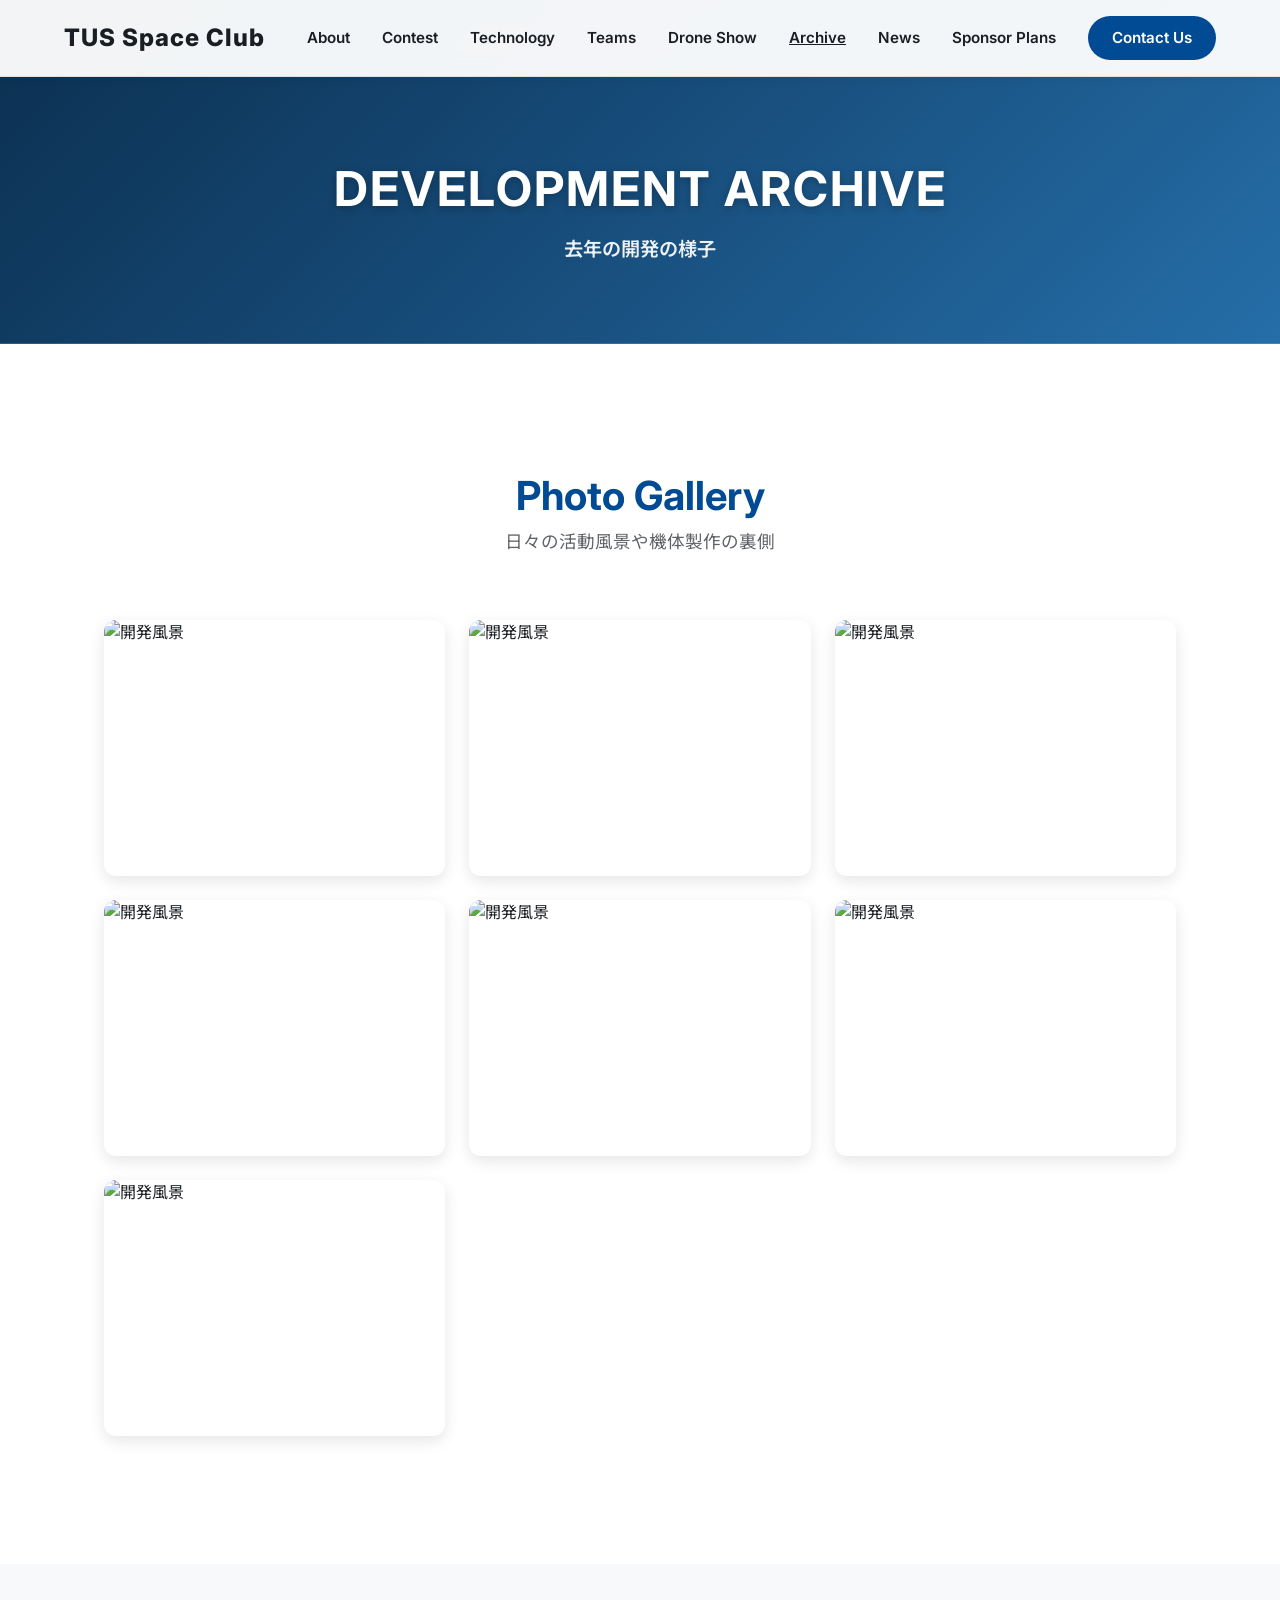
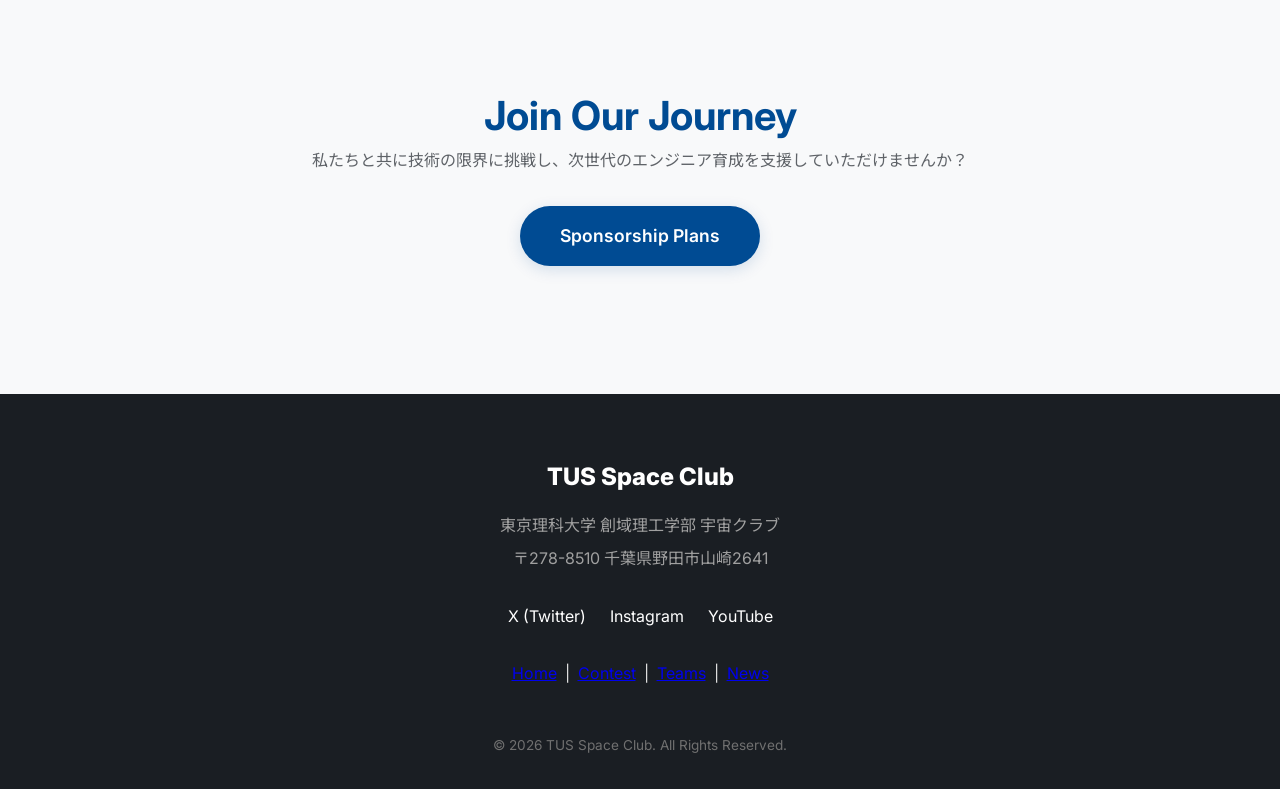
==== archive.html @ 7cd10d5c "Update contest page layout and create archive gallery page" ====
<!DOCTYPE html>
<html lang="ja">
<head>
    <meta charset="UTF-8">
    <meta name="viewport" content="width=device-width, initial-scale=1.0">
    <title>去年の開発の様子 | TUS Space Club</title>
    <meta name="description" content="東京理科大学創域理工学部 宇宙クラブの去年の開発風景や活動記録のアーカイブです。">
    <link rel="stylesheet" href="style.css">
    <link rel="preconnect" href="https://fonts.googleapis.com">
    <link rel="preconnect" href="https://fonts.gstatic.com" crossorigin>
    <link href="https://fonts.googleapis.com/css2?family=Inter:wght@400;600;800&family=Noto+Sans+JP:wght@400;700;900&display=swap" rel="stylesheet">
</head>
<body>
    <div id="navbar-placeholder" data-scrolled="true"></div>

    <header class="page-hero">
        <div class="page-hero-content fade-in-up">
            <h1>DEVELOPMENT ARCHIVE</h1>
            <p>去年の開発の様子</p>
        </div>
    </header>

    <main>
        <section class="section-container bg-lighter">
            <div class="section-header fade-in">
                <h2>Photo Gallery</h2>
                <p>日々の活動風景や機体製作の裏側</p>
            </div>
            
            <div class="gallery-grid">
                <div class="gallery-item fade-in-up" style="animation-delay: 0.1s;">
                    <img src="images/DSC08933.jpg" alt="開発風景">
                </div>
                <div class="gallery-item fade-in-up" style="animation-delay: 0.2s;">
                    <img src="images/DSC01641_DxO.jpg" alt="開発風景">
                </div>
                <div class="gallery-item fade-in-up" style="animation-delay: 0.3s;">
                    <img src="images/DSC01662_DxO.jpg" alt="開発風景">
                </div>
                <div class="gallery-item fade-in-up" style="animation-delay: 0.4s;">
                    <img src="images/DSC02704.jpg" alt="開発風景">
                </div>
                <div class="gallery-item fade-in-up" style="animation-delay: 0.5s;">
                    <img src="images/DSC03128.jpg" alt="開発風景">
                </div>
                <div class="gallery-item fade-in-up" style="animation-delay: 0.6s;">
                    <img src="images/DSC08921.jpg" alt="開発風景">
                </div>
                <div class="gallery-item fade-in-up" style="animation-delay: 0.7s;">
                    <img src="images/DSC08932.jpg" alt="開発風景">
                </div>
            </div>
        </section>

        <!-- CTA -->
        <section class="section-container bg-darker" style="text-align: center;">
            <div class="fade-in-up">
                <h2>Join Our Journey</h2>
                <p style="color: var(--text-secondary); margin-bottom: 2rem;">私たちと共に技術の限界に挑戦し、次世代のエンジニア育成を支援していただけませんか？</p>
                <a href="index.html#sponsorship" class="btn-primary">Sponsorship Plans</a>
            </div>
        </section>
    </main>

    <div id="footer-placeholder"></div>

    <script src="components.js"></script>
    <script src="script.js"></script>
</body>
</html>
---- style.css ----
/* --- Variables & Setup --- */
:root {
    --bg-color: #ffffff;
    --bg-darker: #f8f9fa;
    --text-primary: #1a1e23;
    --text-secondary: #5f6368;
    --accent-blue: #004b93; /* 東京理科大や誠実さを思わせる深い青 */
    --accent-purple: #007bff;
    --card-bg: #ffffff;
    --card-border: #e0e0e0;
    --glow-spread: rgba(0, 75, 147, 0.15);
    
    --font-main: 'Inter', 'Noto Sans JP', sans-serif;
}

* {
    margin: 0;
    padding: 0;
    box-sizing: border-box;
}

html {
    scroll-behavior: smooth;
    font-size: 16px;
}

body {
    background-color: var(--bg-color);
    color: var(--text-primary);
    font-family: var(--font-main);
    line-height: 1.6;
    overflow-x: hidden;
}

/* --- Typography --- */
h1, h2, h3, h4 {
    line-height: 1.2;
    font-weight: 700;
}

h2 {
    font-size: 2.5rem;
    margin-bottom: 0.5rem;
    color: var(--accent-blue);
}

/* --- Buttons --- */
.btn-primary, .btn-primary-small {
    display: inline-block;
    background: var(--accent-blue);
    color: #fff;
    text-decoration: none;
    font-weight: 600;
    border-radius: 50px;
    transition: all 0.3s ease;
    border: none;
    cursor: pointer;
    text-align: center;
}

.btn-primary {
    padding: 1rem 2.5rem;
    font-size: 1.1rem;
    box-shadow: 0 4px 15px var(--glow-spread);
}

.btn-primary:hover {
    transform: translateY(-2px);
    background: #00366d;
    box-shadow: 0 8px 25px rgba(0, 75, 147, 0.3);
}

.btn-primary-small {
    padding: 0.6rem 1.5rem;
    font-size: 0.9rem;
}

.btn-outline {
    display: inline-block;
    background: transparent;
    color: var(--accent-blue);
    text-decoration: none;
    font-weight: 600;
    padding: 1rem 2.5rem;
    border-radius: 50px;
    border: 2px solid var(--accent-blue);
    transition: all 0.3s ease;
    text-align: center;
}

.btn-outline:hover {
    background: rgba(0, 75, 147, 0.05);
    transform: translateY(-2px);
}

/* --- Navigation --- */
#navbar {
    position: fixed;
    top: 0;
    left: 0;
    width: 100%;
    padding: 1.5rem 0;
    z-index: 1000;
    transition: all 0.4s ease;
}

/* Navbar on dark hero vs light backgrounds */
#navbar:not(.scrolled) .logo,
#navbar:not(.scrolled) .nav-links a:not(.btn-primary-small) {
    color: #fff;
    text-shadow: 0 2px 4px rgba(0,0,0,0.5);
}

#navbar:not(.scrolled) .hamburger .hamburger-line {
    background: #fff;
}

#navbar:not(.scrolled) .nav-links a.btn-primary-small {
    color: #fff;
}

#navbar.scrolled {
    padding: 1rem 0;
    background: rgba(255, 255, 255, 0.95);
    backdrop-filter: blur(12px);
    -webkit-backdrop-filter: blur(12px);
    border-bottom: 1px solid var(--card-border);
    box-shadow: 0 2px 10px rgba(0,0,0,0.05);
}

#navbar.scrolled .logo,
#navbar.scrolled .nav-links a:not(.btn-primary-small) {
    color: var(--text-primary);
    text-shadow: none;
}

#navbar.scrolled .nav-links a.btn-primary-small {
    color: #fff;
}

#navbar.scrolled .nav-links a:not(.btn-primary-small):hover {
    color: var(--accent-blue);
}

.nav-container {
    width: 90%;
    max-width: 1200px;
    margin: 0 auto;
    display: flex;
    justify-content: space-between;
    align-items: center;
}

.logo {
    font-weight: 800;
    font-size: 1.5rem;
    letter-spacing: 1px;
}

.nav-links {
    display: flex;
    list-style: none;
    align-items: center;
    gap: 2rem;
}

.nav-links a {
    color: var(--text-primary);
    text-decoration: none;
    font-size: 0.95rem;
    font-weight: 600;
    transition: color 0.3s;
}

.nav-links a.btn-primary-small,
.nav-links a.btn-primary-small:hover,
.nav-links a.btn-primary-small:focus {
    color: #fff;
    text-decoration: none;
    position: relative;
}

.nav-links a.btn-primary-small::after {
    content: '';
    position: absolute;
    left: 0;
    bottom: -0.25rem;
    width: 100%;
    height: 2px;
    background: linear-gradient(90deg, rgba(255,255,255,0), rgba(255,255,255,0.95), rgba(255,255,255,0));
    transform: scaleX(0);
    transform-origin: center;
    transition: transform 0.3s ease, box-shadow 0.3s ease;
    box-shadow: 0 0 10px rgba(255,255,255,0.8);
}

.nav-links a.btn-primary-small:hover::after,
.nav-links a.btn-primary-small:focus::after {
    transform: scaleX(1);
}

.nav-links a.active {
    color: var(--accent-blue);
    text-decoration: underline;
}

/* --- Hamburger & Side Drawer --- */
.hamburger {
    display: none;
    background: transparent;
    border: none;
    cursor: pointer;
    padding: 0.5rem;
}
.hamburger .hamburger-line {
    display: block;
    width: 22px;
    height: 2px;
    background: var(--text-primary);
    margin: 4px 0;
    transition: all 0.25s ease;
}

.side-drawer {
    position: fixed;
    top: 0;
    right: -320px;
    width: 320px;
    height: 100vh;
    background: linear-gradient(180deg, rgba(248,249,250,0.98), rgba(255,255,255,0.98));
    border-left: 1px solid var(--card-border);
    z-index: 2000;
    padding: 2rem 1.5rem;
    transition: right 0.35s cubic-bezier(.2,.8,.2,1);
    overflow-y: auto;
}
.side-drawer.open {
    right: 0;
}
.drawer-links {
    list-style: none;
    padding: 0;
    margin-top: 1rem;
    display: flex;
    flex-direction: column;
    gap: 1rem;
}
.drawer-links a {
    color: var(--text-primary);
    text-decoration: none;
    font-size: 1.05rem;
}
.drawer-links a.active { color: var(--accent-blue); }
.close-drawer {
    background: transparent;
    border: none;
    color: var(--text-primary);
    font-size: 1.6rem;
    float: right;
    cursor: pointer;
}
.drawer-overlay {
    position: fixed;
    inset: 0;
    background: rgba(0,0,0,0.4);
    opacity: 0;
    visibility: hidden;
    transition: opacity 0.3s ease;
    z-index: 1500;
}
.drawer-overlay.open {
    opacity: 1;
    visibility: visible;
}

/* --- Hero Section --- */
.hero {
    position: relative;
    height: 100vh;
    display: flex;
    align-items: center;
    justify-content: center;
    text-align: center;
    overflow: hidden;
}

.hero-bg {
    position: absolute;
    top: 0;
    left: 0;
    width: 100%;
    height: 100%;
    background-size: cover;
    background-position: center;
    z-index: -1;
}

/* Overlay gradient to make white text pop on image */
.hero::after {
    content: '';
    position: absolute;
    top: 0;
    left: 0;
    width: 100%;
    height: 100%;
    background: linear-gradient(to bottom, rgba(0,0,0,0.4) 0%, rgba(0,0,0,0.6) 100%);
    z-index: 0;
}

.hero-content {
    position: relative;
    z-index: 1;
    max-width: 800px;
    padding: 0 20px;
}

.hero h1 {
    font-size: 3.5rem;
    margin-bottom: 1rem;
    letter-spacing: 2px;
    color: #ffffff;
}

.hero h1 span {
    color: #4dc3ff; /* Lighter blue for dark background */
}

.hero p {
    font-size: 1.5rem;
    margin-bottom: 0.5rem;
    color: #e0e0e0;
}

.hero .subtitle {
    font-size: 1.1rem;
    margin-bottom: 2.5rem;
    color: #ffffff;
    font-weight: 400;
}

.scroll-indicator {
    position: absolute;
    bottom: 40px;
    left: 50%;
    transform: translateX(-50%);
    z-index: 1;
    display: flex;
    flex-direction: column;
    align-items: center;
    gap: 10px;
    color: #ffffff;
    font-size: 0.8rem;
    letter-spacing: 2px;
    text-transform: uppercase;
}

.mouse {
    width: 24px;
    height: 40px;
    border: 2px solid #ffffff;
    border-radius: 12px;
    position: relative;
}

.wheel {
    width: 4px;
    height: 8px;
    background: #ffffff;
    border-radius: 2px;
    position: absolute;
    top: 6px;
    left: 50%;
    transform: translateX(-50%);
    animation: scroll 1.5s infinite;
}

@keyframes scroll {
    0% { top: 6px; opacity: 1; }
    100% { top: 20px; opacity: 0; }
}

/* --- Global Sections --- */
.section-container {
    padding: 8rem 5%;
    max-width: 1200px;
    margin: 0 auto;
}

.bg-darker {
    background-color: var(--bg-darker);
    max-width: 100%;
}

.bg-darker > div {
    max-width: 1200px;
    margin: 0 auto;
}

.section-header {
    text-align: center;
    margin-bottom: 4rem;
}

.section-header p {
    color: var(--text-secondary);
    font-size: 1.1rem;
}

#sponsorship .section-header {
    margin-bottom: 3.5rem;
}

/* --- About Section --- */
.about-content {
    display: flex;
    gap: 4rem;
    align-items: center;
}

.about-text {
    flex: 1;
}

.about-text h3 {
    font-size: 1.8rem;
    margin-bottom: 1.5rem;
}

.about-text p {
    color: var(--text-secondary);
    margin-bottom: 1rem;
    font-size: 1.05rem;
}

.about-stats {
    flex: 1;
    display: grid;
    grid-template-columns: 1fr;
    gap: 1.5rem;
}

.stat-card {
    background: var(--card-bg);
    border: 1px solid var(--card-border);
    padding: 2rem;
    border-radius: 16px;
    box-shadow: 0 4px 15px rgba(0,0,0,0.02);
    text-align: center;
    transition: transform 0.3s;
}

.stat-card:hover {
    transform: translateX(-10px);
    border-color: var(--accent-blue);
    box-shadow: -10px 0 20px rgba(0, 75, 147, 0.05);
}

.stat-card h4 {
    font-size: 2.5rem;
    color: var(--accent-blue);
    margin-bottom: 0.5rem;
}

/* --- Gallery Section --- */
.gallery-grid {
    display: grid;
    grid-template-columns: repeat(auto-fit, minmax(280px, 1fr));
    gap: 1.5rem;
}

.gallery-item {
    border-radius: 12px;
    overflow: hidden;
    box-shadow: 0 5px 15px rgba(0,0,0,0.1);
}

.gallery-item img {
    width: 100%;
    height: 100%;
    object-fit: cover;
    display: block;
    aspect-ratio: 4/3;
    transition: transform 0.5s ease;
}

.gallery-item:hover img {
    transform: scale(1.05);
}

/* --- Technology Section --- */
.tech-content {
    display: flex;
    gap: 4rem;
    align-items: center;
}

.tech-image {
    flex: 1;
    position: relative;
    border-radius: 16px;
    overflow: hidden;
    box-shadow: 0 10px 30px rgba(0,0,0,0.1);
}

.tech-image img {
    width: 100%;
    display: block;
}

.tech-text {
    flex: 1;
    display: flex;
    flex-direction: column;
    gap: 2rem;
}

.tech-item {
    display: flex;
    gap: 1.5rem;
}

.tech-icon {
    font-size: 2rem;
    font-weight: 800;
    color: var(--bg-darker);
    -webkit-text-stroke: 1px var(--accent-blue);
}

.tech-item h3 {
    font-size: 1.3rem;
    margin-bottom: 0.5rem;
}

.tech-item p {
    color: var(--text-secondary);
    font-size: 0.95rem;
}

/* --- Contest Steps (Timeline) --- */
.step-container {
    display: grid;
    grid-template-columns: repeat(4, minmax(0, 1fr));
    gap: 1rem 1.25rem;
    margin-bottom: 4rem;
    align-items: stretch;
}

.step-card {
    background: linear-gradient(180deg, #ffffff 0%, #f8fbff 100%);
    padding: 1.4rem 1.2rem 1.2rem;
    border-radius: 18px;
    text-align: left;
    box-shadow: 0 8px 24px rgba(0,0,0,0.06);
    border: 1px solid #e7eef7;
    position: relative;
    overflow: hidden;
    width: 100%;
    box-sizing: border-box;
    min-height: 190px;
    transition: transform 0.3s ease, box-shadow 0.3s ease, border-color 0.3s ease;
}

.step-card::before {
    content: '';
    position: absolute;
    inset: 0 auto 0 0;
    width: 4px;
    background: linear-gradient(180deg, var(--accent-blue), #5cc8ff);
}

.step-card:hover {
    transform: translateY(-5px);
    box-shadow: 0 14px 32px rgba(0,0,0,0.09);
    border-color: var(--accent-blue);
}

.step-badge {
    display: inline-flex;
    align-items: center;
    justify-content: center;
    width: 2.4rem;
    height: 2.4rem;
    border-radius: 999px;
    background: #eef6ff;
    color: var(--accent-blue);
    font-weight: 800;
    font-size: 0.95rem;
    margin-bottom: 0.85rem;
}

.step-icon {
    font-size: 1.3rem;
    margin-bottom: 0.6rem;
}

.step-card h4 {
    color: #0f172a;
    margin-bottom: 0.55rem;
    font-size: 1.1rem;
}

.step-card p {
    font-size: 0.95rem;
    color: var(--text-secondary);
    line-height: 1.6;
    margin: 0;
}

@media (max-width: 900px) {
    .step-container {
        grid-template-columns: 1fr;
    }

    .step-card {
        max-width: 480px;
        margin: 0 auto;
    }
}

/* --- Contest Categories Section --- */
.contest-cards-container {
    display: grid;
    grid-template-columns: repeat(2, minmax(0, 1fr));
    gap: 2rem;
    align-items: stretch;
}

.contest-card {
    background: #fff;
    padding: 2.5rem;
    border-radius: 16px;
    border-top: 5px solid transparent; /* Set via inline style */
    box-shadow: 0 4px 20px rgba(0,0,0,0.03);
    border-left: 1px solid var(--card-border);
    border-right: 1px solid var(--card-border);
    border-bottom: 1px solid var(--card-border);
    transition: transform 0.4s ease, box-shadow 0.4s ease, border-color 0.4s ease;
    display: flex;
    flex-direction: column;
}

.contest-card:hover {
    transform: translateY(-8px);
    box-shadow: 0 15px 40px rgba(0,0,0,0.08);
}

.contest-card h4 {
    font-size: 1.5rem;
    margin-bottom: 1rem;
    color: var(--text-primary);
}

.contest-card p {
    color: var(--text-secondary);
    margin-bottom: 1.5rem;
    font-size: 1rem;
    line-height: 1.7;
    flex-grow: 1;
}

.contest-card ul {
    list-style: none;
    padding-left: 0;
    font-size: 0.95rem;
}

.contest-card ul li {
    margin-bottom: 0.8rem;
    padding-left: 1.5rem;
    position: relative;
    line-height: 1.5;
}

.contest-card ul li span {
    position: absolute;
    left: 0;
    top: 2px;
}

@media (max-width: 900px) {
    .contest-cards-container {
        grid-template-columns: 1fr;
    }
}

/* --- Sponsorship Section --- */
.plans-container {
    display: grid;
    grid-template-columns: repeat(3, minmax(0, 1fr));
    gap: 2rem;
    align-items: stretch;
}

.plan-card {
    background: var(--card-bg);
    border: 1px solid var(--card-border);
    border-radius: 20px;
    padding: 3rem 2rem;
    width: 100%;
    transition: transform 0.4s ease, box-shadow 0.4s ease, border-color 0.4s ease;
    position: relative;
    display: flex;
    flex-direction: column;
    box-shadow: 0 4px 20px rgba(0,0,0,0.03);
}

.plan-card:hover {
    transform: translateY(-8px);
    box-shadow: 0 15px 40px rgba(0,0,0,0.08);
}

.plan-card.silver {
    background: #f5f5f5;
}

.plan-card.gold {
    background: #fff8e8;
}

.plan-card.platinum {
    background: #f0f7ff;
    border: 2px solid var(--accent-blue);
}

@media (max-width: 900px) {
    .plans-container {
        grid-template-columns: 1fr;
    }
}

.popular-badge {
    position: absolute;
    top: -15px;
    left: 50%;
    transform: translateX(-50%);
    background: var(--accent-blue);
    padding: 0.4rem 1rem;
    border-radius: 20px;
    font-size: 0.8rem;
    font-weight: 700;
    color: #fff;
    letter-spacing: 1px;
    text-transform: uppercase;
}

.plan-header {
    text-align: center;
    margin-bottom: 2.5rem;
    border-bottom: 1px solid var(--card-border);
    padding-bottom: 2.5rem;
}

.plan-header h3 {
    margin-bottom: 0.75rem;
}

.plan-header h3 {
    font-size: 1.8rem;
    margin-bottom: 0.5rem;
}

.platinum h3 { color: var(--accent-blue); }
.gold h3 { color: #b8860b; } /* Darker gold for white bg */
.silver h3 { color: #707070; } /* Darker silver for white bg */

.price {
    font-size: 2.2rem;
    font-weight: 800;
    line-height: 1.1;
    margin: 0;
}

.price span {
    font-size: 1rem;
    color: var(--text-secondary);
    font-weight: 400;
    display: inline-block;
    margin-top: 0.25rem;
}

.plan-features {
    list-style: none;
    margin-bottom: 3.5rem;
    flex-grow: 1;
}

.plan-features li {
    margin-bottom: 1.2rem;
    font-size: 0.95rem;
    display: flex;
    align-items: flex-start;
    gap: 10px;
    line-height: 1.6;
}

.plan-features li span {
    color: var(--accent-blue);
    font-weight: bold;
}

.plan-features li.disabled {
    color: #a0a0a0;
}

.plan-features li.disabled span {
    color: #a0a0a0;
}

/* --- Contact Section --- */
.contact-box {
    background: #ffffff;
    border: 1px solid var(--card-border);
    border-radius: 20px;
    padding: 4rem;
    text-align: center;
    max-width: 800px;
    margin: 0 auto;
    box-shadow: 0 10px 40px rgba(0,0,0,0.03);
}

.contact-box h2 { margin-bottom: 1rem; }
.contact-box p { color: var(--text-secondary); margin-bottom: 3rem; }

.contact-form {
    display: flex;
    flex-direction: column;
    gap: 1.5rem;
    text-align: left;
}

.form-group input, 
.form-group select, 
.form-group textarea {
    width: 100%;
    padding: 1rem 1.5rem;
    background: #f8f9fa;
    border: 1px solid var(--card-border);
    border-radius: 10px;
    color: var(--text-primary);
    font-family: var(--font-main);
    font-size: 1rem;
    transition: all 0.3s;
}

.form-group input:focus, 
.form-group select:focus, 
.form-group textarea:focus {
    outline: none;
    border-color: var(--accent-blue);
    background: #ffffff;
    box-shadow: 0 0 0 3px rgba(0, 75, 147, 0.1);
}

.contact-form button {
    width: 100%;
    margin-top: 1rem;
}

/* --- Footer --- */
footer {
    background: #1a1e23;
    color: #e0e0e0;
    padding: 4rem 5% 2rem;
    text-align: center;
}

.footer-logo {
    font-weight: 800;
    font-size: 1.5rem;
    margin-bottom: 1rem;
    color: #ffffff;
}

.footer-content p {
    color: #a0a0a0;
    margin-bottom: 0.5rem;
}

.social-links {
    margin: 2rem 0;
    display: flex;
    justify-content: center;
    gap: 1.5rem;
}

.social-links a {
    color: #fff;
    text-decoration: none;
    transition: color 0.3s;
}

.social-links a:hover {
    color: var(--accent-blue);
}

.copyright {
    font-size: 0.85rem;
    margin-top: 3rem;
    color: #707070;
}

/* --- Animations --- */
.fade-in { opacity: 0; transform: translateY(30px); transition: all 0.8s ease; }
.fade-in-up { opacity: 0; transform: translateY(40px); transition: all 0.8s ease; }
.fade-in-left { opacity: 0; transform: translateX(-40px); transition: all 0.8s ease; }
.fade-in-right { opacity: 0; transform: translateX(40px); transition: all 0.8s ease; }

.visible {
    opacity: 1;
    transform: translate(0);
}

/* --- Page Header (for inner pages) --- */
.page-hero {
    padding: 10rem 5% 5rem;
    text-align: center;
    background: linear-gradient(135deg, #0b2f4f 0%, #164a77 45%, #256ea8 100%);
    border-bottom: none;
    color: #ffffff;
    box-shadow: inset 0 -1px 0 rgba(255,255,255,0.15);
}

.page-hero h1 {
    font-size: 3rem;
    margin-bottom: 1rem;
    letter-spacing: 2px;
    color: #ffffff;
    text-shadow: 0 2px 8px rgba(0, 0, 0, 0.25);
}

.page-hero .page-hero-content h1 {
    color: #ffffff;
}

.page-hero p {
    color: rgba(255, 255, 255, 0.92);
    font-size: 1.2rem;
    font-weight: 600;
}

/* --- Team Sections --- */
.team-section {
    padding: 6rem 5%;
}

.team-content {
    display: flex;
    gap: 4rem;
    align-items: center;
}

.team-content.reverse {
    flex-direction: row-reverse;
}

.team-image {
    flex: 1;
    position: relative;
    border-radius: 20px;
    overflow: hidden;
    box-shadow: 0 10px 30px rgba(0, 0, 0, 0.1);
}

.team-image img {
    width: 100%;
    display: block;
    aspect-ratio: 4/3;
    object-fit: cover;
}

.team-text {
    flex: 1;
}

.team-mission {
    font-size: 1.2rem;
    font-weight: 600;
    color: var(--accent-blue);
    margin-bottom: 1.5rem;
    font-style: italic;
}

.tech-stack {
    display: flex;
    flex-wrap: wrap;
    gap: 0.8rem;
    margin: 2rem 0;
}

.tech-tag {
    background: #f0f7ff;
    border: 1px solid rgba(0, 75, 147, 0.2);
    color: var(--accent-blue);
    padding: 0.4rem 1rem;
    border-radius: 50px;
    font-size: 0.85rem;
    font-weight: 600;
}

.current-goal {
    background: #ffffff;
    border: 1px solid var(--card-border);
    padding: 1.5rem;
    border-radius: 12px;
    border-left: 4px solid var(--accent-blue);
    box-shadow: 0 2px 10px rgba(0,0,0,0.02);
}

.current-goal h4 {
    margin-bottom: 0.5rem;
    color: var(--text-primary);
}

/* --- Team Grid for 6 Teams --- */
.teams-grid {
    display: grid;
    grid-template-columns: repeat(auto-fit, minmax(320px, 1fr));
    gap: 3rem;
    padding: 4rem 5%;
    max-width: 1400px;
    margin: 0 auto;
}

.team-card-small {
    background: #ffffff;
    border: 1px solid var(--card-border);
    border-radius: 16px;
    overflow: hidden;
    transition: all 0.4s ease;
    display: flex;
    flex-direction: column;
    box-shadow: 0 4px 15px rgba(0,0,0,0.03);
}

.team-card-small:hover {
    transform: translateY(-10px);
    border-color: var(--accent-blue);
    box-shadow: 0 15px 35px rgba(0, 75, 147, 0.1);
}

.team-card-img {
    height: 220px;
    width: 100%;
    object-fit: cover;
    border-bottom: 1px solid var(--card-border);
}

.team-card-body {
    padding: 2rem;
    flex-grow: 1;
    display: flex;
    flex-direction: column;
}

.team-card-body h3 {
    font-size: 1.5rem;
    margin-bottom: 1rem;
    color: var(--text-primary);
}

.team-card-body p {
    color: var(--text-secondary);
    font-size: 0.95rem;
    margin-bottom: 1.5rem;
    flex-grow: 1;
}

/* --- Responsive --- */
@media (max-width: 992px) {
    .about-content, .tech-content {
        flex-direction: column;
    }
    .plan-card.platinum {
        transform: scale(1);
    }
    .plan-card.platinum:hover {
        transform: translateY(-10px);
    }
    .team-content, .team-content.reverse {
        flex-direction: column;
    }
}

@media (max-width: 768px) {
    .hero h1 { font-size: 2.5rem; }
    .nav-links { display: none; } /* Simplified for demo */
    .hamburger { display: inline-block; }
    .contact-box { padding: 2rem; }
}
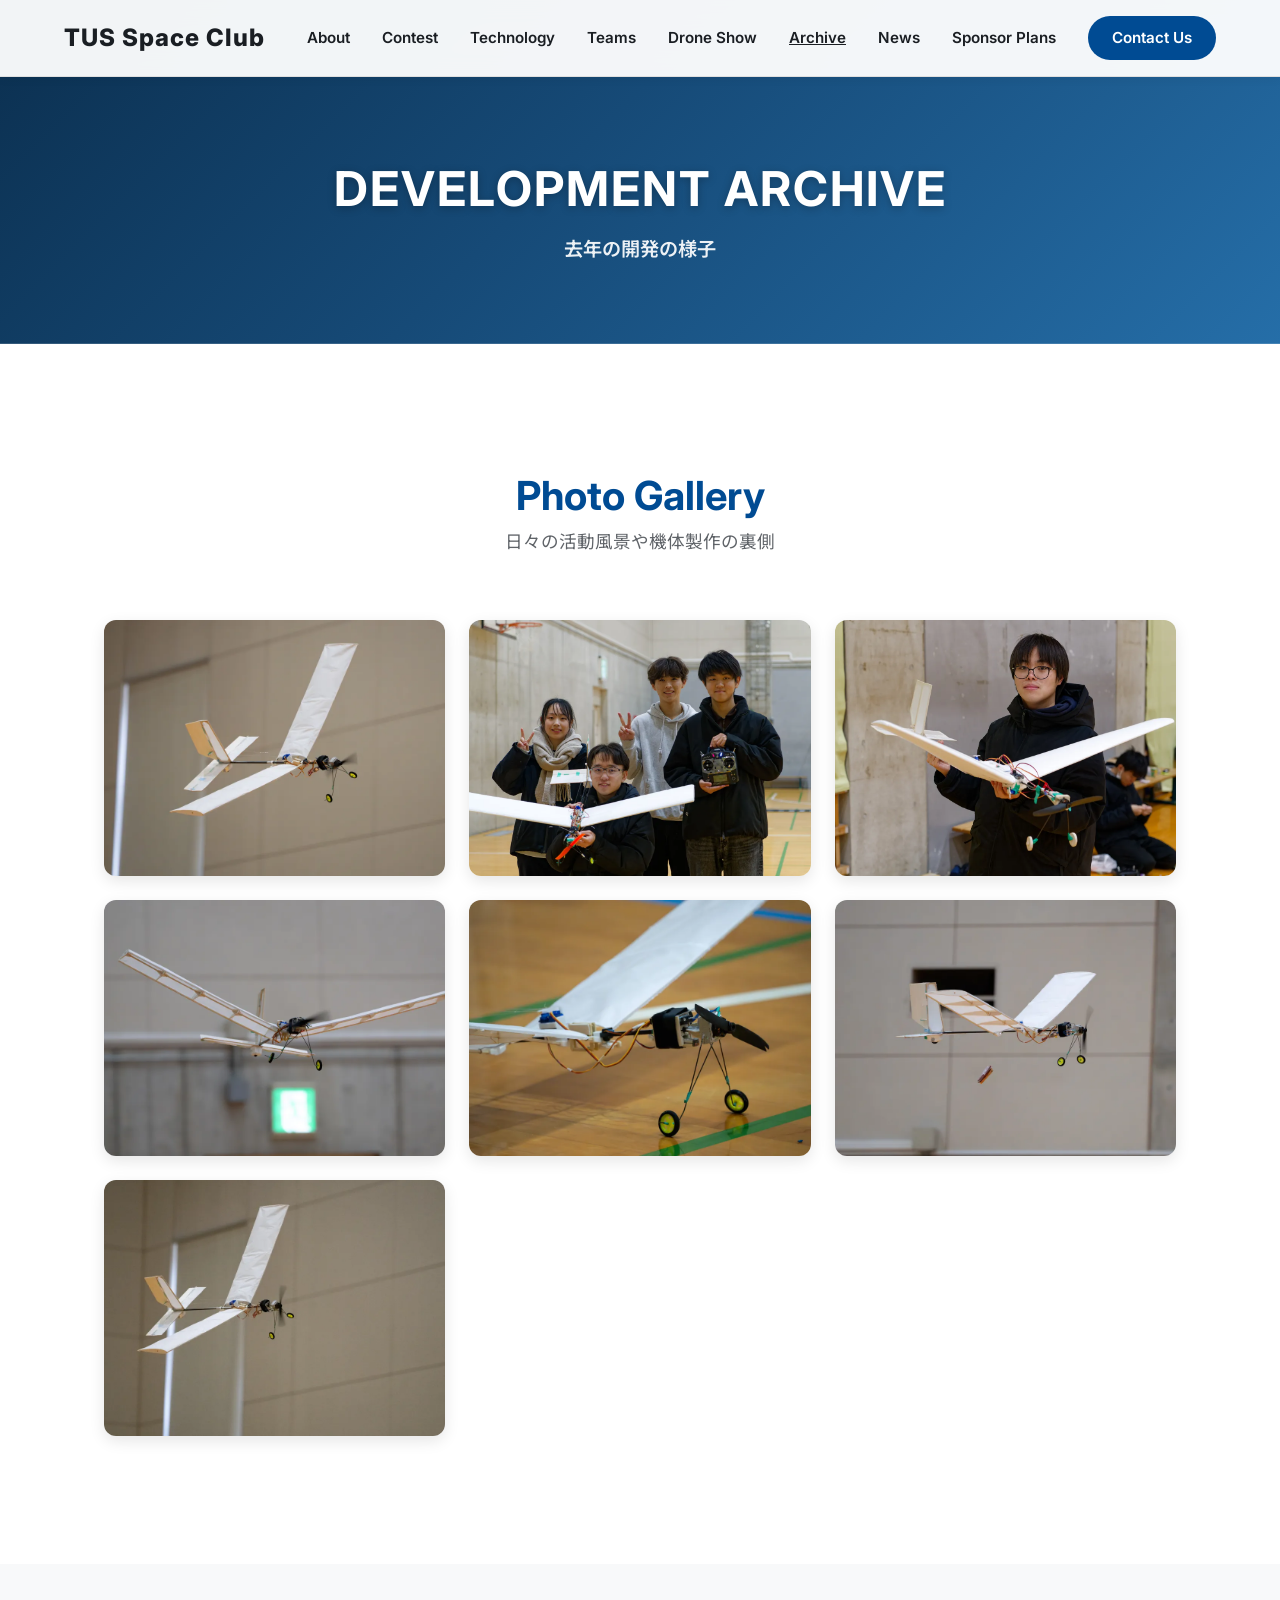
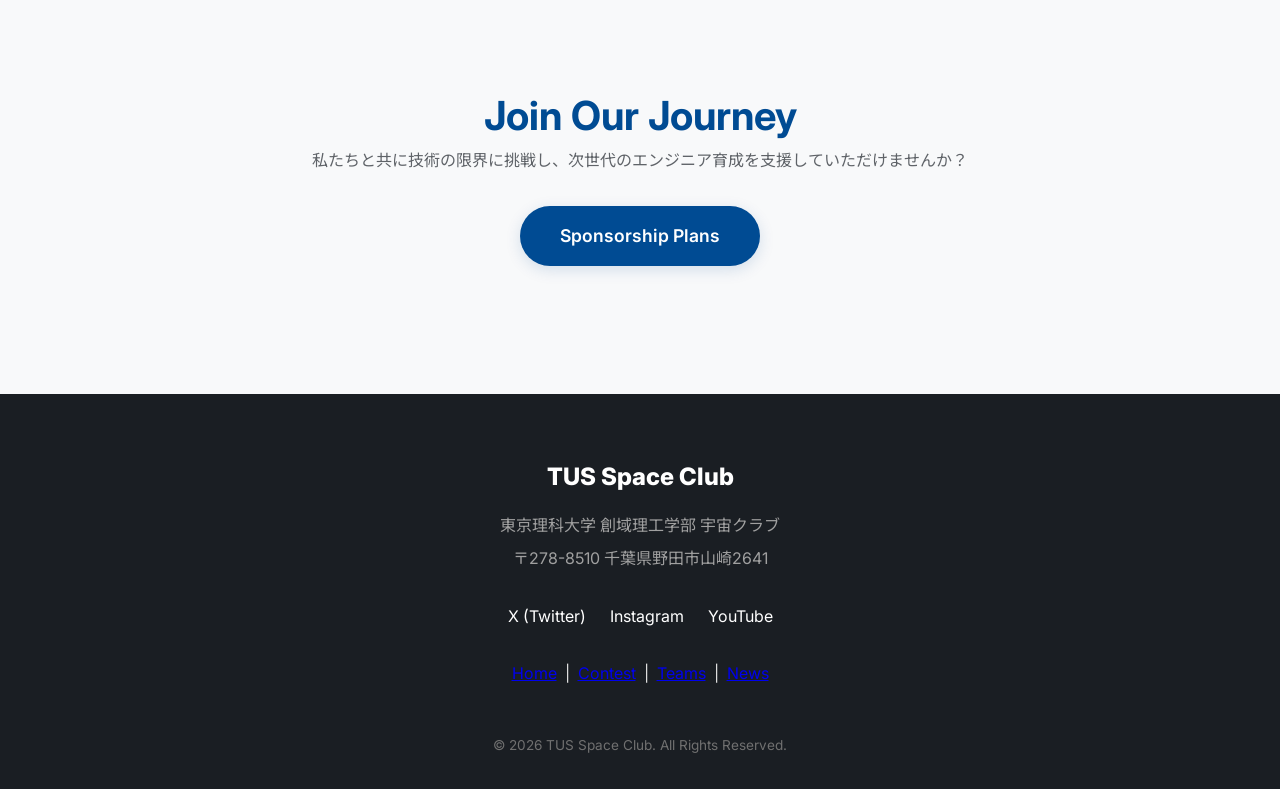
==== commit 59b14245: "Optimize gallery images and improve UI details" ====
--- a/archive.html
+++ b/archive.html
@@ -29,25 +29,25 @@
             
             <div class="gallery-grid">
                 <div class="gallery-item fade-in-up" style="animation-delay: 0.1s;">
-                    <img src="images/DSC08933.jpg" alt="開発風景">
+                    <img src="images/DSC08933.webp" alt="Gallery Image 1" loading="lazy">
                 </div>
                 <div class="gallery-item fade-in-up" style="animation-delay: 0.2s;">
-                    <img src="images/DSC01641_DxO.jpg" alt="開発風景">
+                    <img src="images/DSC01641_DxO.webp" alt="Gallery Image 2" loading="lazy">
                 </div>
                 <div class="gallery-item fade-in-up" style="animation-delay: 0.3s;">
-                    <img src="images/DSC01662_DxO.jpg" alt="開発風景">
+                    <img src="images/DSC01662_DxO.webp" alt="Gallery Image 3" loading="lazy">
                 </div>
                 <div class="gallery-item fade-in-up" style="animation-delay: 0.4s;">
-                    <img src="images/DSC02704.jpg" alt="開発風景">
+                    <img src="images/DSC02704.webp" alt="Gallery Image 4" loading="lazy">
                 </div>
                 <div class="gallery-item fade-in-up" style="animation-delay: 0.5s;">
-                    <img src="images/DSC03128.jpg" alt="開発風景">
+                    <img src="images/DSC03128.webp" alt="Gallery Image 5" loading="lazy">
                 </div>
                 <div class="gallery-item fade-in-up" style="animation-delay: 0.6s;">
-                    <img src="images/DSC08921.jpg" alt="開発風景">
+                    <img src="images/DSC08921.webp" alt="Gallery Image 6" loading="lazy">
                 </div>
                 <div class="gallery-item fade-in-up" style="animation-delay: 0.7s;">
-                    <img src="images/DSC08932.jpg" alt="開発風景">
+                    <img src="images/DSC08932.webp" alt="Gallery Image 7" loading="lazy">
                 </div>
             </div>
         </section>
--- a/style.css
+++ b/style.css
@@ -93,6 +93,33 @@
     transform: translateY(-2px);
 }
 
+.btn-secondary {
+    display: inline-block;
+    background: rgba(255, 255, 255, 0.1);
+    color: #fff;
+    text-decoration: none;
+    font-weight: 600;
+    padding: 1rem 2.5rem;
+    border-radius: 50px;
+    border: 2px solid rgba(255, 255, 255, 0.3);
+    transition: all 0.3s ease;
+    text-align: center;
+}
+
+.btn-secondary:hover {
+    background: rgba(255, 255, 255, 0.2);
+    border-color: #fff;
+    transform: translateY(-2px);
+}
+
+.hero-buttons {
+    display: flex;
+    gap: 15px;
+    justify-content: center;
+    margin-top: 2rem;
+    flex-wrap: wrap;
+}
+
 /* --- Navigation --- */
 #navbar {
     position: fixed;
@@ -446,13 +473,6 @@
     border-radius: 16px;
     box-shadow: 0 4px 15px rgba(0,0,0,0.02);
     text-align: center;
-    transition: transform 0.3s;
-}
-
-.stat-card:hover {
-    transform: translateX(-10px);
-    border-color: var(--accent-blue);
-    box-shadow: -10px 0 20px rgba(0, 75, 147, 0.05);
 }
 
 .stat-card h4 {
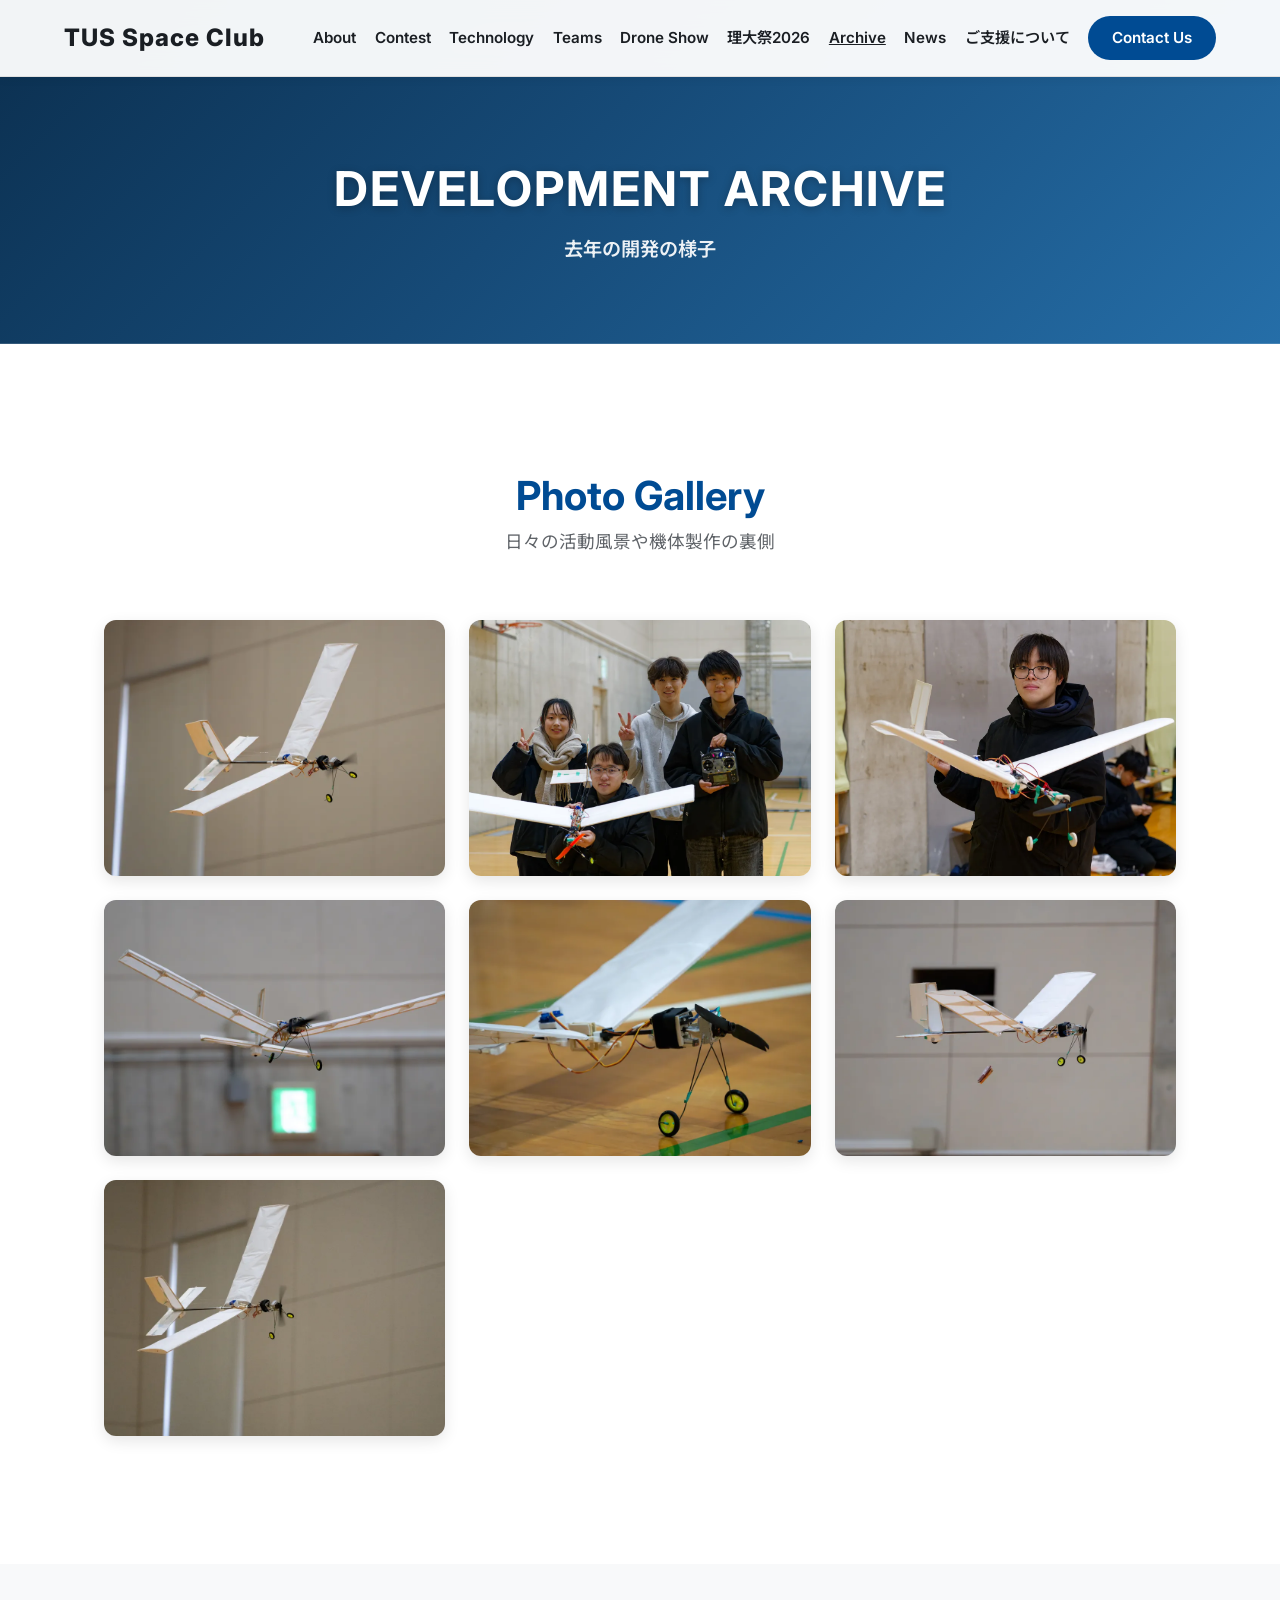
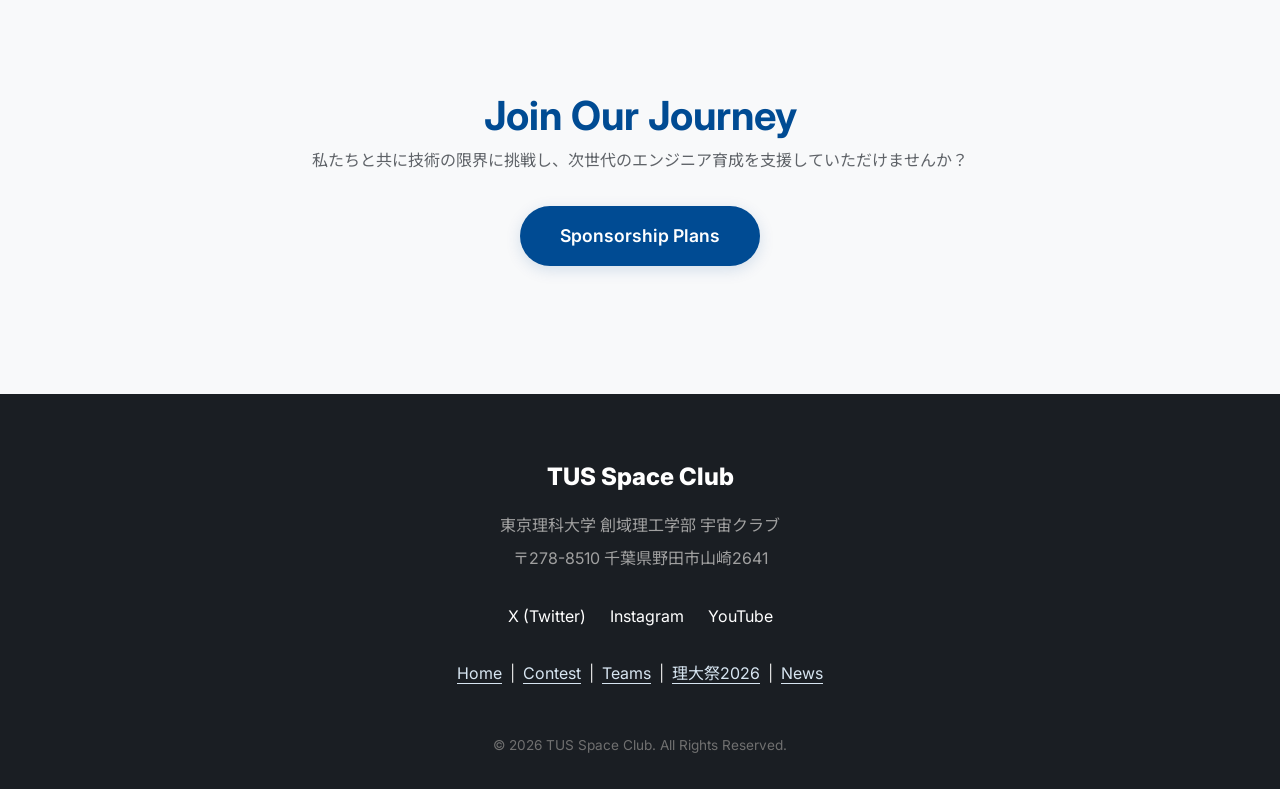
==== commit 93bc094f: "Add files via upload" ====
--- a/archive.html
+++ b/archive.html
@@ -57,7 +57,7 @@
             <div class="fade-in-up">
                 <h2>Join Our Journey</h2>
                 <p style="color: var(--text-secondary); margin-bottom: 2rem;">私たちと共に技術の限界に挑戦し、次世代のエンジニア育成を支援していただけませんか？</p>
-                <a href="index.html#sponsorship" class="btn-primary">Sponsorship Plans</a>
+                <a href="index.html#support" class="btn-primary">Sponsorship Plans</a>
             </div>
         </section>
     </main>
--- a/style.css
+++ b/style.css
@@ -197,6 +197,7 @@
     font-size: 0.95rem;
     font-weight: 600;
     transition: color 0.3s;
+    white-space: nowrap;
 }
 
 .nav-links a.btn-primary-small,
@@ -917,6 +918,11 @@
     font-size: 0.85rem;
     margin-top: 3rem;
     color: #707070;
+}
+
+footer .footer-nav a {
+    color: #d7e5f1;
+    text-underline-offset: 4px;
 }
 
 /* --- Animations --- */
@@ -1107,3 +1113,17 @@
     .hamburger { display: inline-block; }
     .contact-box { padding: 2rem; }
 }
+
+/* Keep the shared navigation readable with the festival link. */
+.nav-links { gap: 1.15rem; }
+@media (max-width: 1240px) {
+    .nav-links { display: none; }
+    .hamburger { display: inline-block; }
+}
+
+/* Festival headline on the existing homepage hero. */
+.hero h1.festival-home-title {
+    font-size: clamp(2.8rem, 6.5vw, 5.5rem);
+    font-weight: 900;
+    line-height: 1.25;
+}
